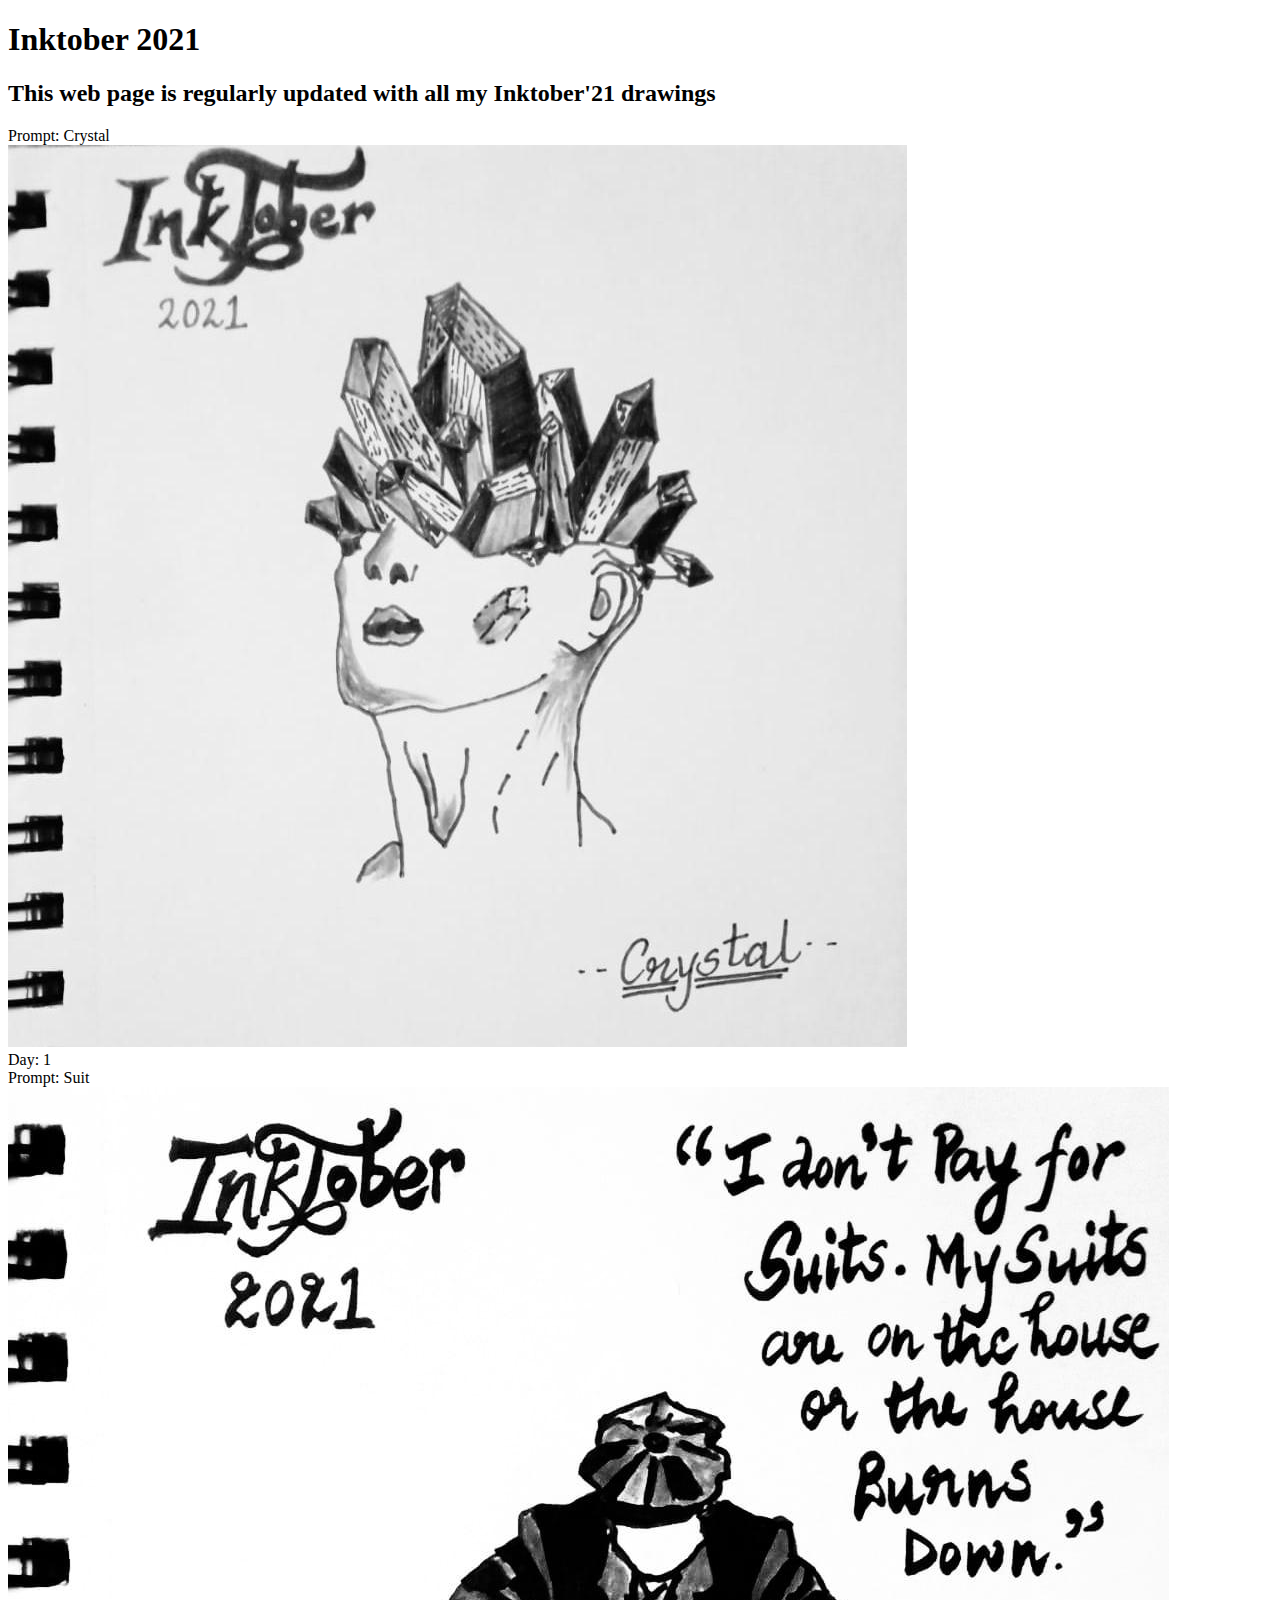
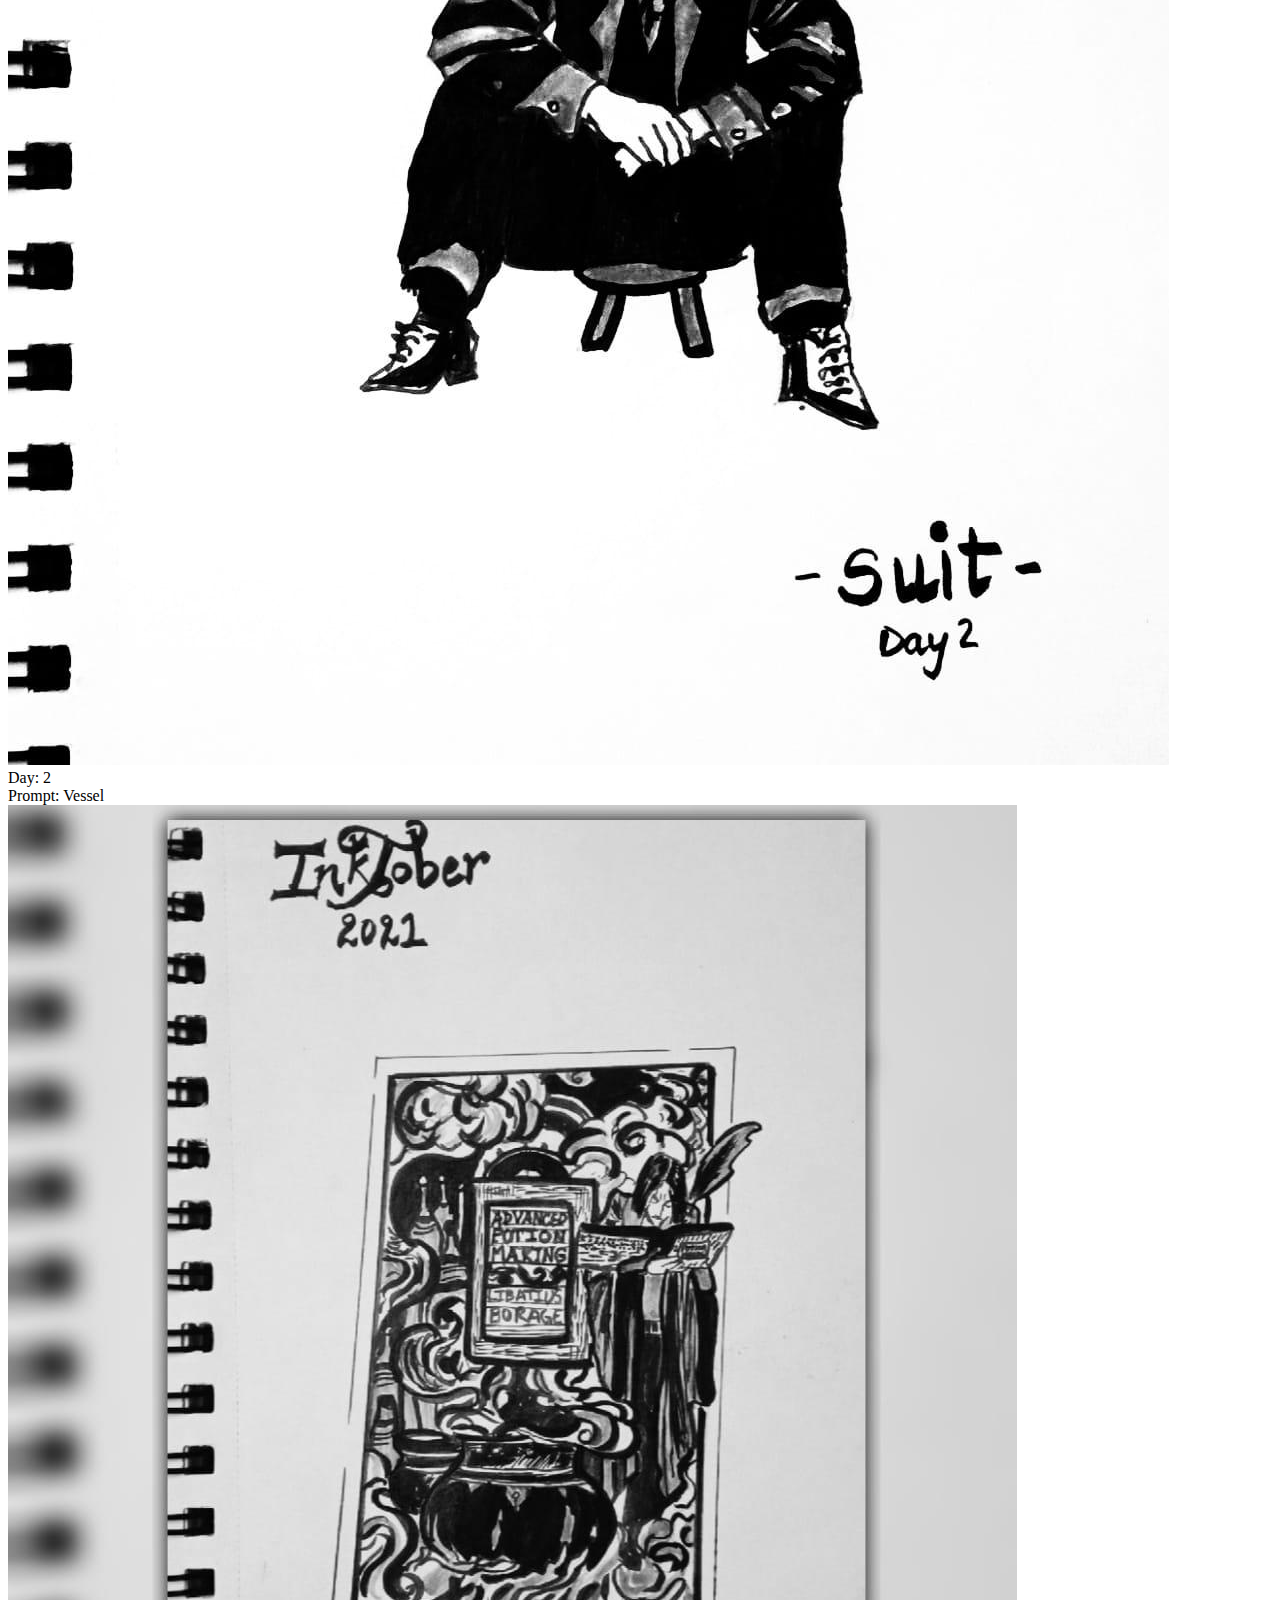
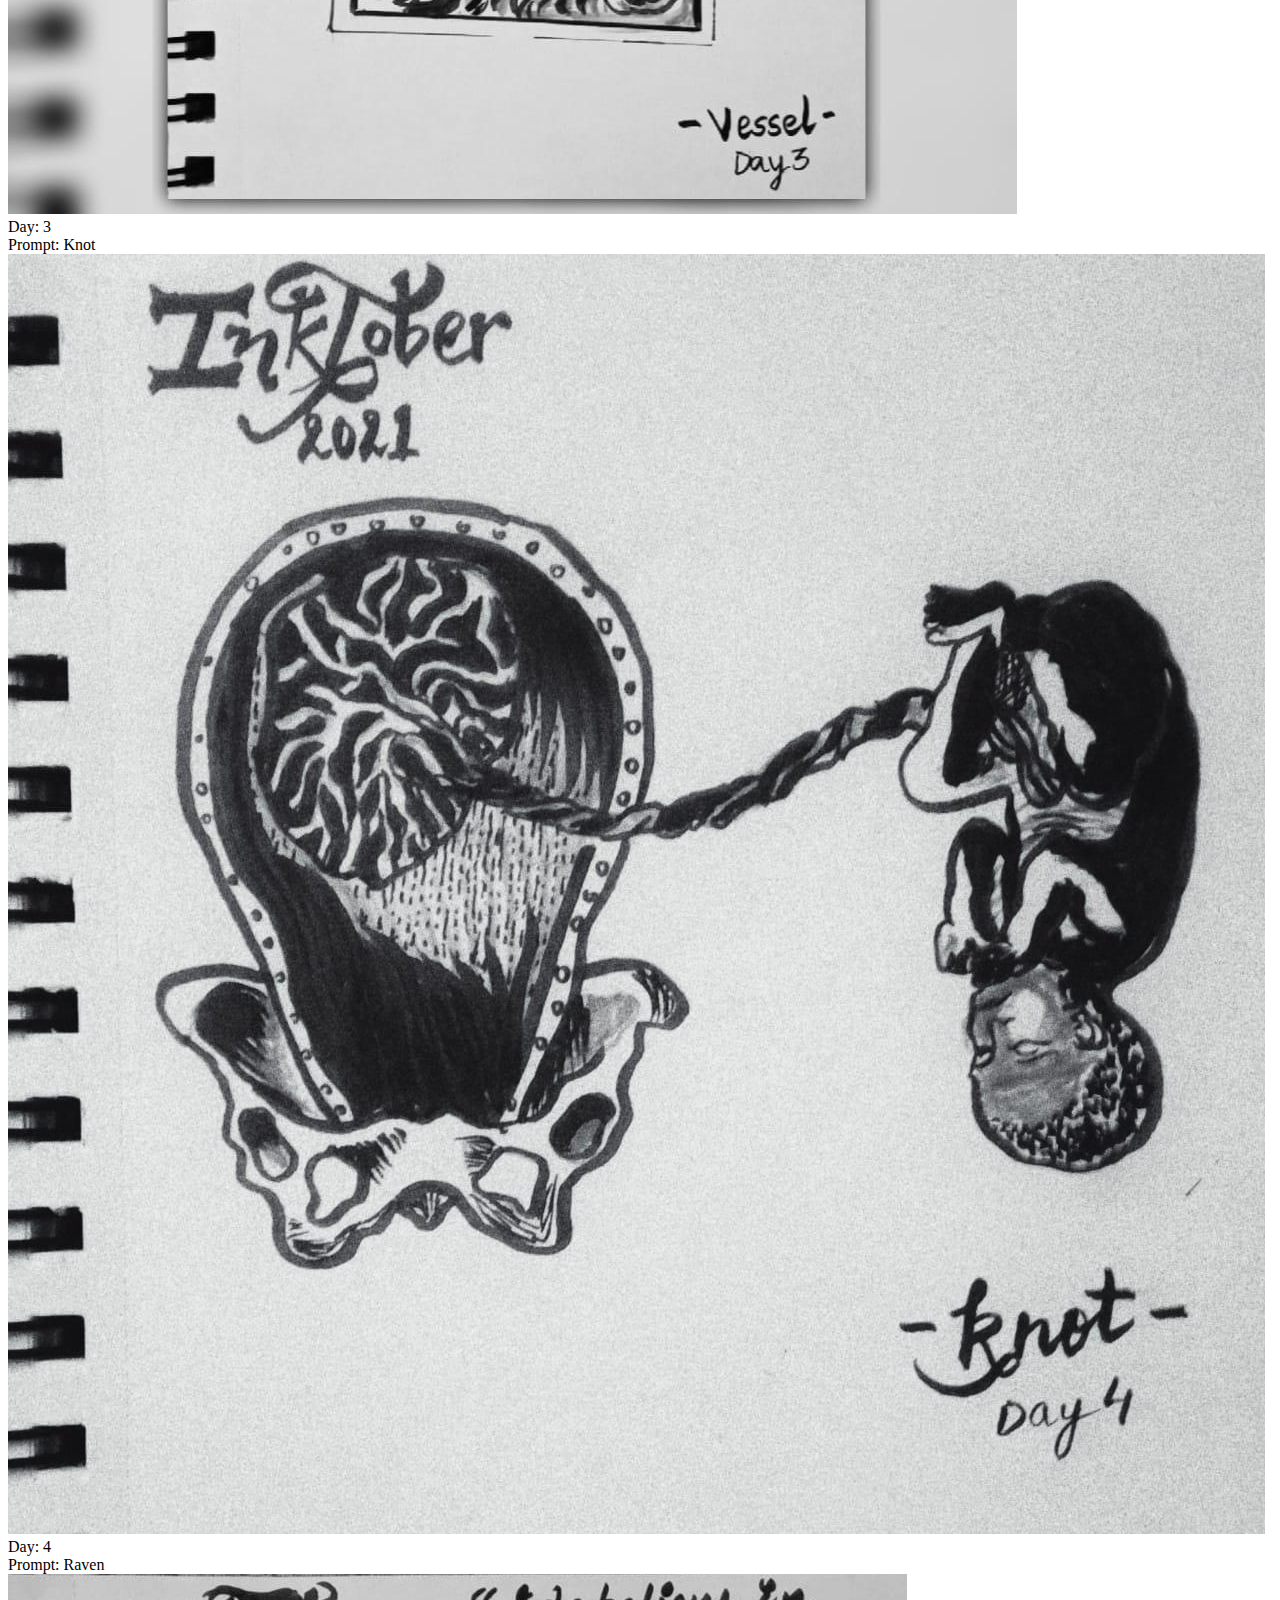
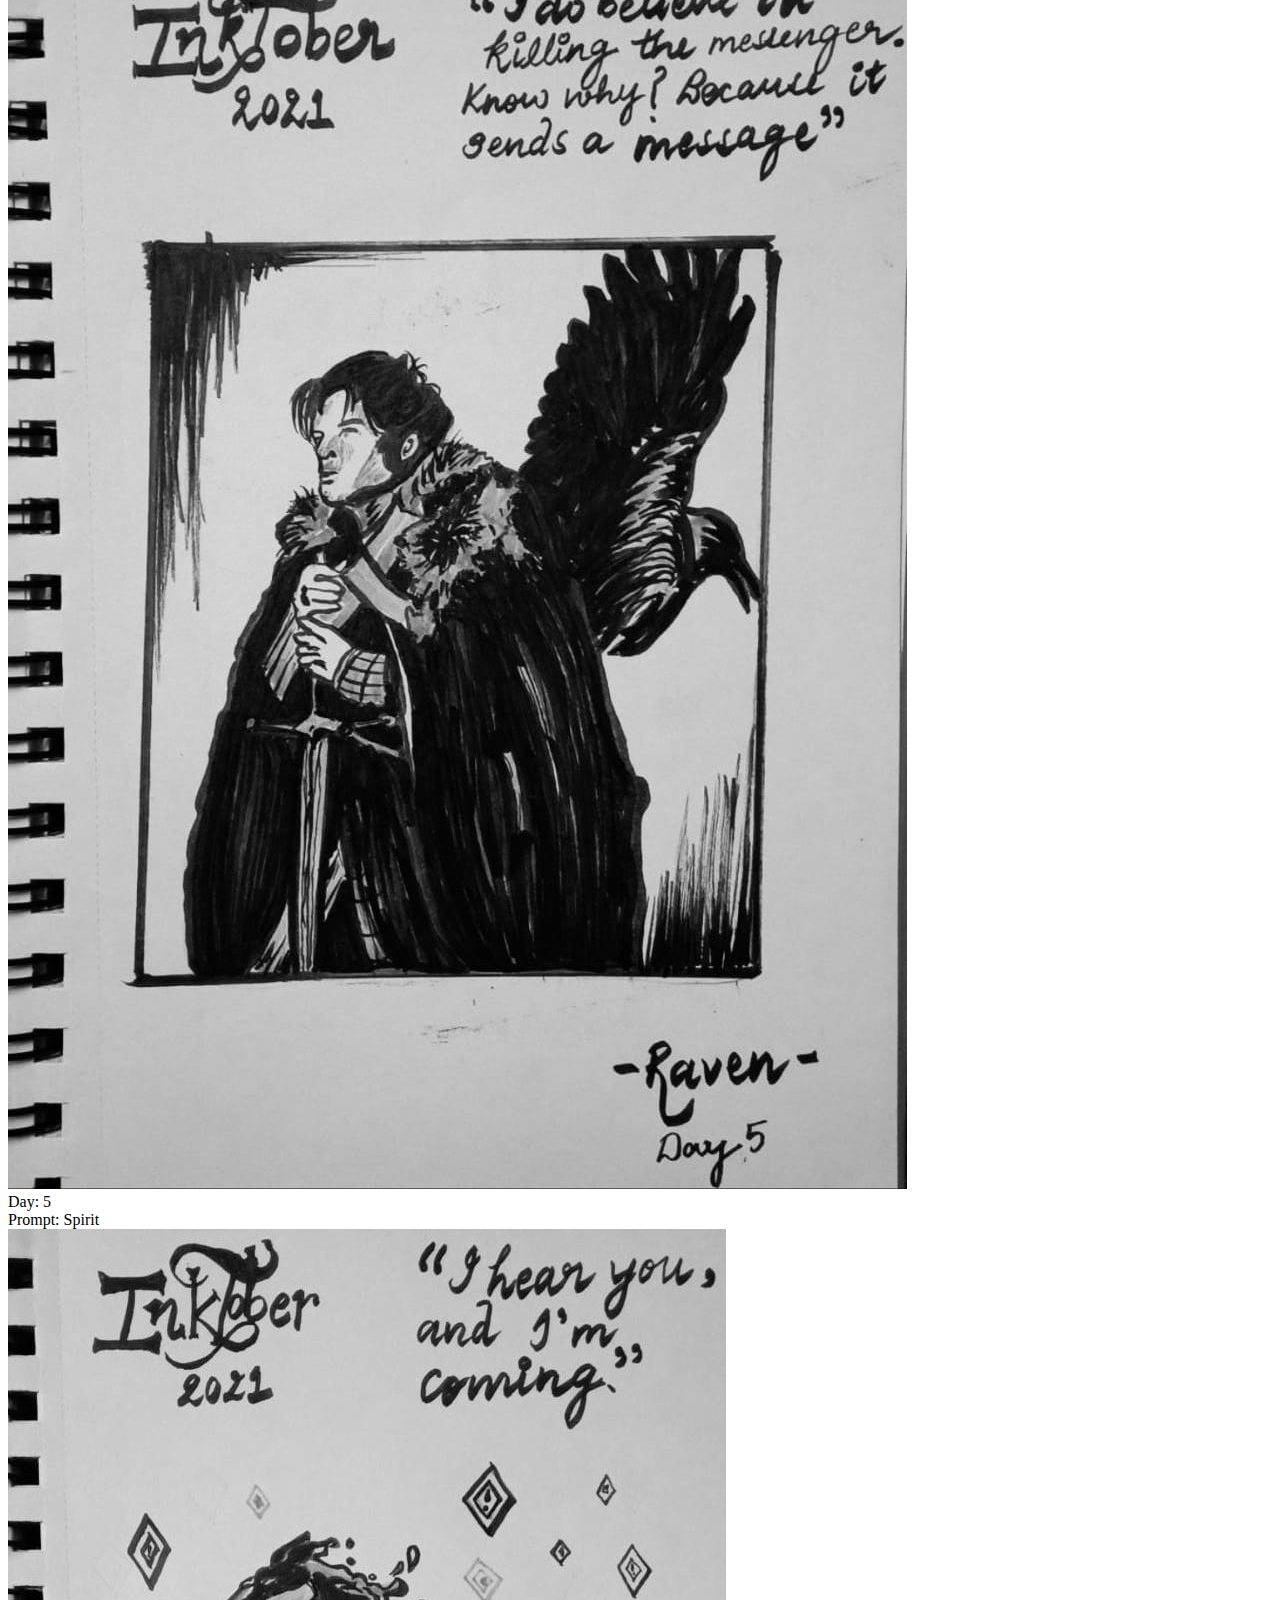
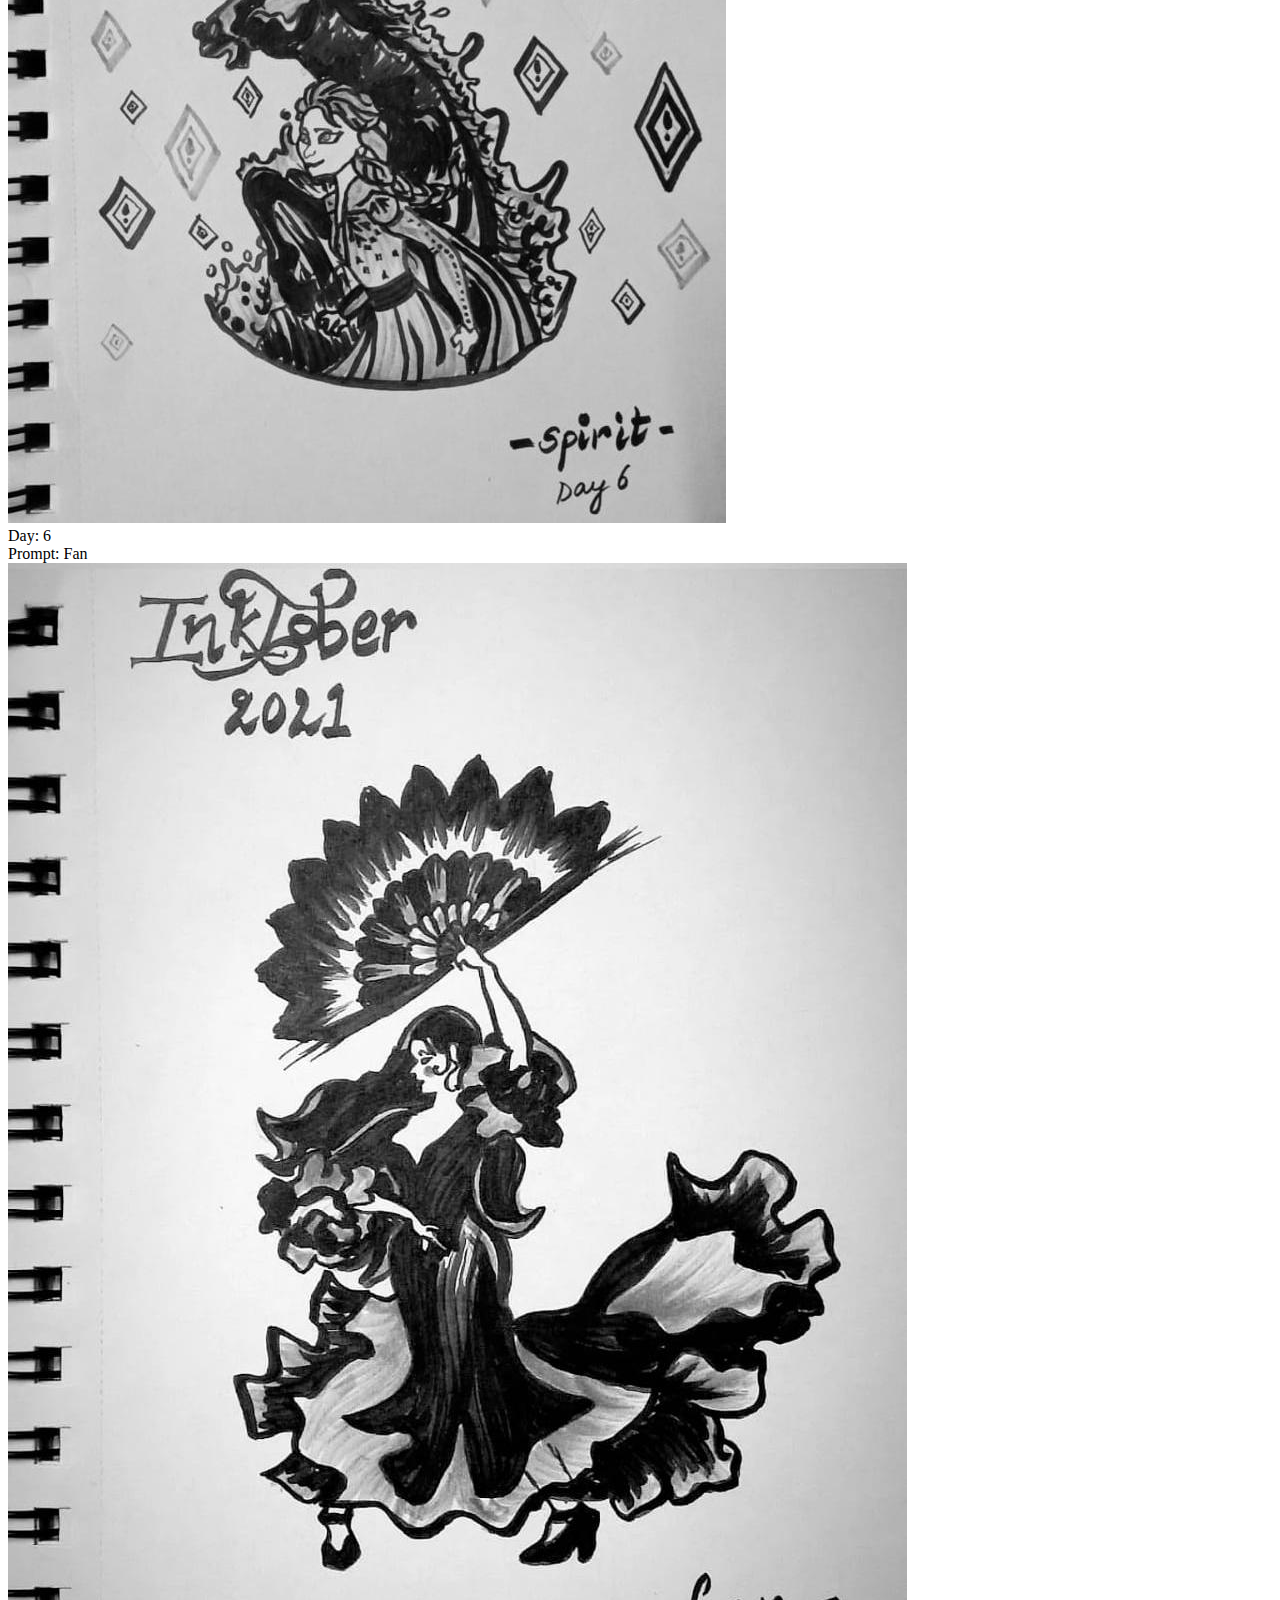
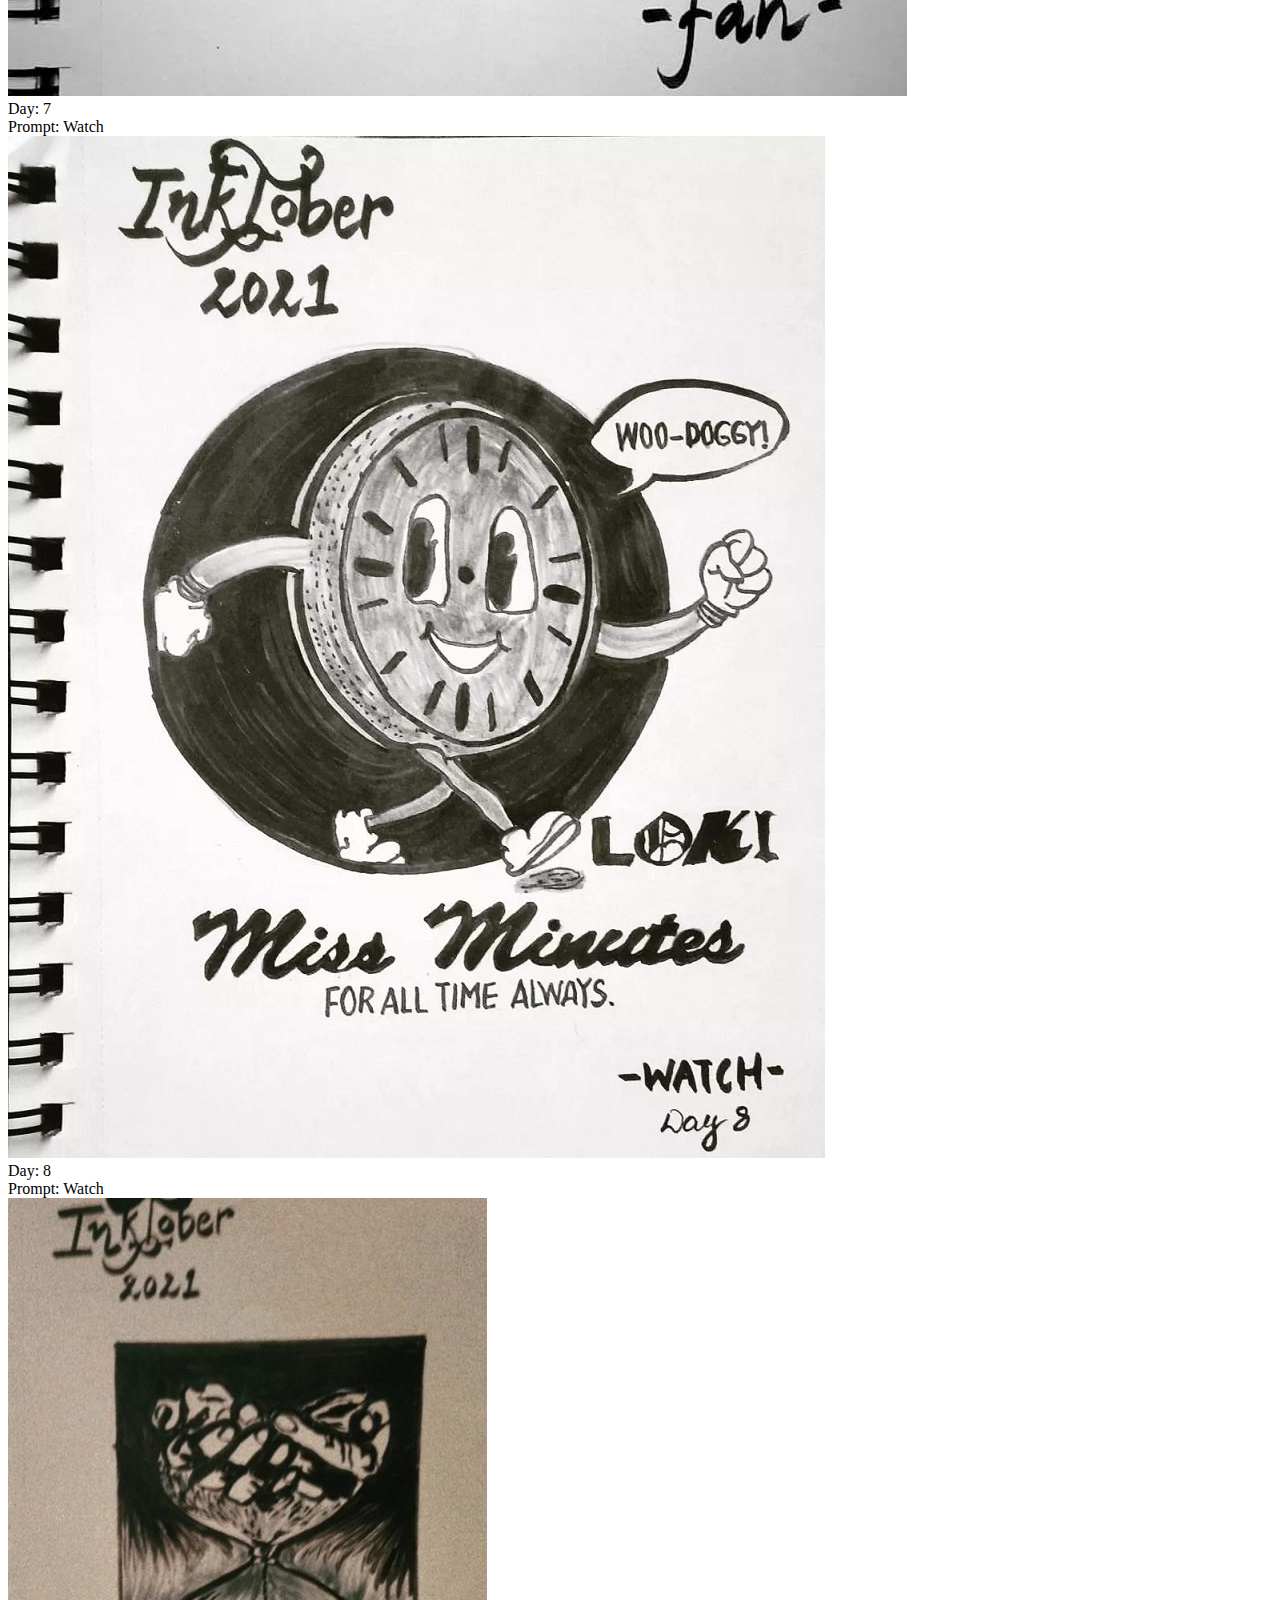
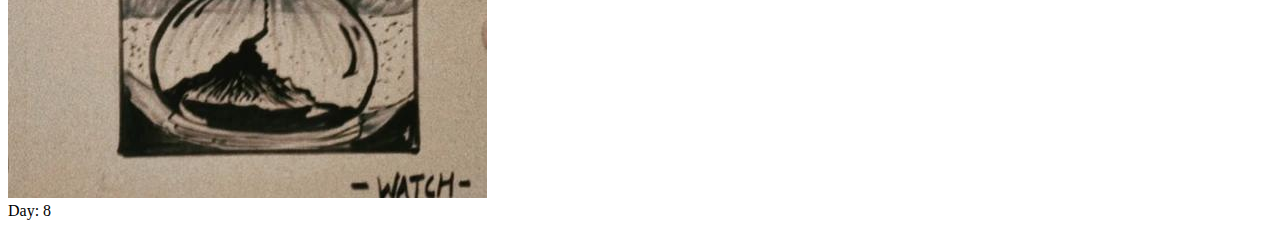
==== Inktober'21 portfolio/index.html @ b7d9b6c4 "Html file" ====
<!DOCTYPE html>
<html lang="en">
<head>
    <meta charset="UTF-8">
    <meta http-equiv="X-UA-Compatible" content="IE=edge">
    <meta name="viewport" content="width=device-width, initial-scale=1.0">
    <title>Inktober'21 portfolio</title>
</head>
<body>
    <h1>Inktober 2021</h1>
    <h2>This web page is regularly updated with all my Inktober'21 drawings</h2>

    <div>
        <!-- The format of putting sketches:- -->
        <!-- <section>
            <header>Prompt: <span>-prompt name of that day-</span></header>
            <img src="/" alt="My sketch for this prompt">
            <footer>Day: <span>-whatever day is-</span></footer>
        </section> -->
        <section>
            <header>Prompt: <span>Crystal</span></header>
            <img src="img/day1.jpeg" alt="My sketch for this prompt">
            <footer>Day: <span>1</span></footer>
        </section>
        <section>
            <header>Prompt: <span>Suit</span></header>
            <img src="img/day2.jpeg" alt="My sketch for this prompt">
            <footer>Day: <span>2</span></footer>
        </section>
        <section>
            <header>Prompt: <span>Vessel</span></header>
            <img src="img/day3.jpeg" alt="My sketch for this prompt">
            <footer>Day: <span>3</span></footer>
        </section>
        <section>
            <header>Prompt: <span>Knot</span></header>
            <img src="img/day4.jpeg" alt="My sketch for this prompt">
            <footer>Day: <span>4</span></footer>
        </section>
        <section>
            <header>Prompt: <span>Raven</span></header>
            <img src="img/day5.jpeg" alt="My sketch for this prompt">
            <footer>Day: <span>5</span></footer>
        </section>
        <section>
            <header>Prompt: <span>Spirit</span></header>
            <img src="img/day6.jpeg" alt="My sketch for this prompt">
            <footer>Day: <span>6</span></footer>
        </section>
        <section>
            <header>Prompt: <span>Fan</span></header>
            <img src="img/day7.jpeg" alt="My sketch for this prompt">
            <footer>Day: <span>7</span></footer>
        </section>
        <section>
            <header>Prompt: <span>Watch</span></header>
            <img src="img/day8.jpeg" alt="My sketch for this prompt">
            <footer>Day: <span>8</span></footer>
        </section>
        <section>
            <header>Prompt: <span>Watch</span></header>
            <img src="img/day8(2).jpeg" alt="My sketch for this prompt">
            <footer>Day: <span>8</span></footer>
        </section>
    </div>
    
</body>
</html>
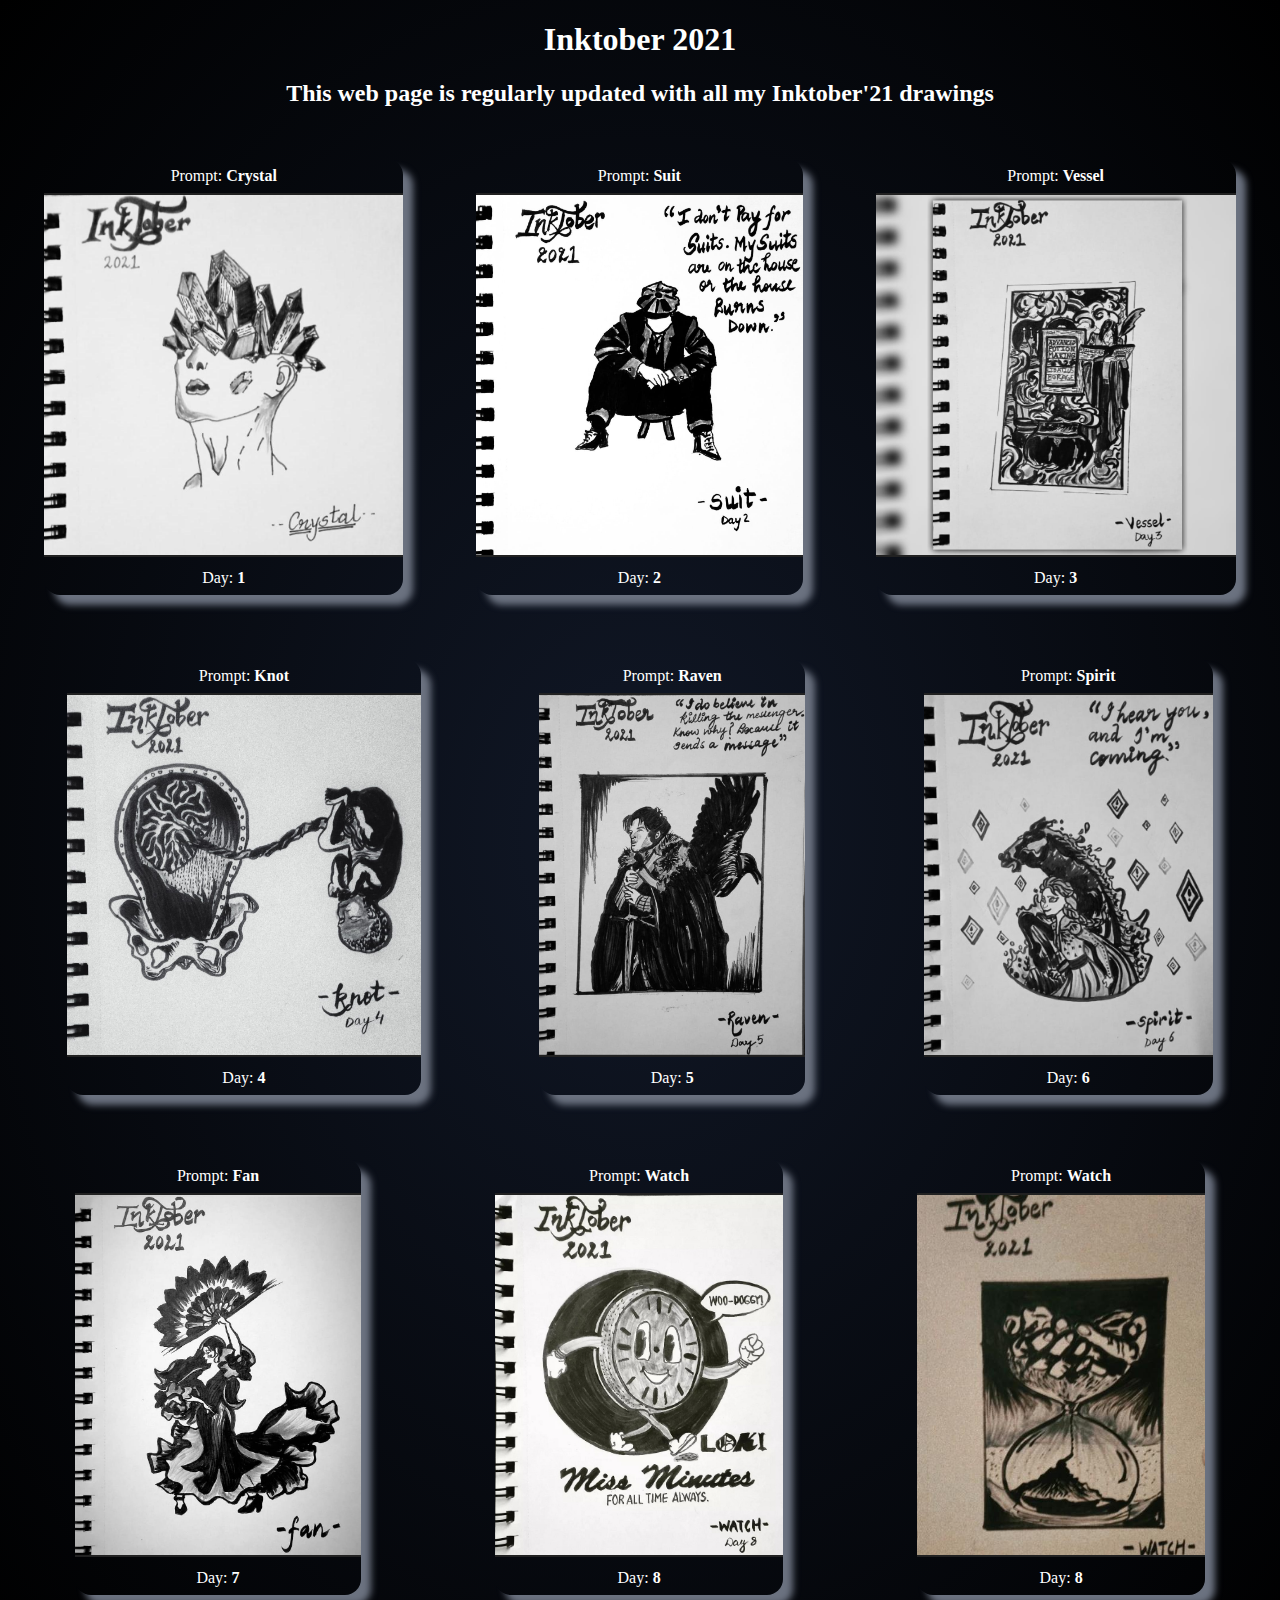
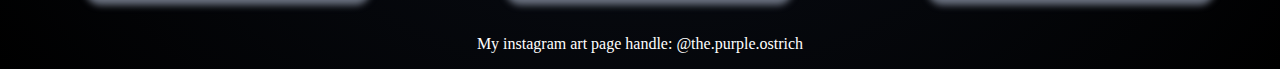
==== commit eda4b4a8: "Added CSS file and updated HTML" ====
--- a/Inktober'21 portfolio/index.html
+++ b/Inktober'21 portfolio/index.html
@@ -4,65 +4,68 @@
     <meta charset="UTF-8">
     <meta http-equiv="X-UA-Compatible" content="IE=edge">
     <meta name="viewport" content="width=device-width, initial-scale=1.0">
+    <link href="style.css" rel="stylesheet">
     <title>Inktober'21 portfolio</title>
 </head>
 <body>
     <h1>Inktober 2021</h1>
     <h2>This web page is regularly updated with all my Inktober'21 drawings</h2>
 
-    <div>
+    <div class="artCards">
         <!-- The format of putting sketches:- -->
         <!-- <section>
             <header>Prompt: <span>-prompt name of that day-</span></header>
             <img src="/" alt="My sketch for this prompt">
             <footer>Day: <span>-whatever day is-</span></footer>
         </section> -->
-        <section>
+        <section class="artSection">
             <header>Prompt: <span>Crystal</span></header>
-            <img src="img/day1.jpeg" alt="My sketch for this prompt">
+            <img src="img/day1.jpeg" alt="My sketch for this prompt" class="image">
             <footer>Day: <span>1</span></footer>
         </section>
-        <section>
+        <section class="artSection">
             <header>Prompt: <span>Suit</span></header>
-            <img src="img/day2.jpeg" alt="My sketch for this prompt">
+            <img src="img/day2.jpeg" alt="My sketch for this prompt" class="image">
             <footer>Day: <span>2</span></footer>
         </section>
-        <section>
+        <section class="artSection">
             <header>Prompt: <span>Vessel</span></header>
-            <img src="img/day3.jpeg" alt="My sketch for this prompt">
+            <img src="img/day3.jpeg" alt="My sketch for this prompt" class="image">
             <footer>Day: <span>3</span></footer>
         </section>
-        <section>
+        <section class="artSection">
             <header>Prompt: <span>Knot</span></header>
-            <img src="img/day4.jpeg" alt="My sketch for this prompt">
+            <img src="img/day4.jpeg" alt="My sketch for this prompt" class="image">
             <footer>Day: <span>4</span></footer>
         </section>
-        <section>
+        <section class="artSection">
             <header>Prompt: <span>Raven</span></header>
-            <img src="img/day5.jpeg" alt="My sketch for this prompt">
+            <img src="img/day5.jpeg" alt="My sketch for this prompt" class="image">
             <footer>Day: <span>5</span></footer>
         </section>
-        <section>
+        <section class="artSection">
             <header>Prompt: <span>Spirit</span></header>
-            <img src="img/day6.jpeg" alt="My sketch for this prompt">
+            <img src="img/day6.jpeg" alt="My sketch for this prompt" class="image">
             <footer>Day: <span>6</span></footer>
         </section>
-        <section>
+        <section class="artSection">
             <header>Prompt: <span>Fan</span></header>
-            <img src="img/day7.jpeg" alt="My sketch for this prompt">
+            <img src="img/day7.jpeg" alt="My sketch for this prompt" class="image">
             <footer>Day: <span>7</span></footer>
         </section>
-        <section>
+        <section class="artSection">
             <header>Prompt: <span>Watch</span></header>
-            <img src="img/day8.jpeg" alt="My sketch for this prompt">
+            <img src="img/day8.jpeg" alt="My sketch for this prompt" class="image">
             <footer>Day: <span>8</span></footer>
         </section>
-        <section>
+        <section class="artSection">
             <header>Prompt: <span>Watch</span></header>
-            <img src="img/day8(2).jpeg" alt="My sketch for this prompt">
+            <img src="img/day8(2).jpeg" alt="My sketch for this prompt" class="image">
             <footer>Day: <span>8</span></footer>
         </section>
     </div>
+
+    <footer class="pageFooter">My instagram art page handle: @the.purple.ostrich </footer>
     
 </body>
 </html>--- a/Inktober'21 portfolio/style.css
+++ b/Inktober'21 portfolio/style.css
@@ -0,0 +1,53 @@
+:root{
+    color: white;
+}
+
+
+.image{
+    max-width: 40vw;
+    max-height: 40vh;
+    border-bottom: #212121 2px solid;
+    border-top: #212121 2px solid;
+}
+
+.artSection{
+    margin: 2rem 2rem;
+    box-shadow: 10px 10px 7px #6B7280;
+    border-radius: 1rem;
+}
+
+.artCards{
+    display: flex;
+    flex-wrap: wrap;
+    justify-content: space-around;
+}
+
+header{
+    text-align: center;
+    padding: 0.5rem 1rem;
+    color: white;
+}
+
+footer{
+    text-align: center;
+    padding: 00.5rem 1rem;
+    color: white;
+}
+
+span{
+    font-weight: bolder;
+}
+
+h1{
+    text-align: center;
+    color: white;
+}
+
+h2{
+    text-align: center;
+    color: white;
+}
+
+body{
+    background-image: radial-gradient(#111827, black);
+}